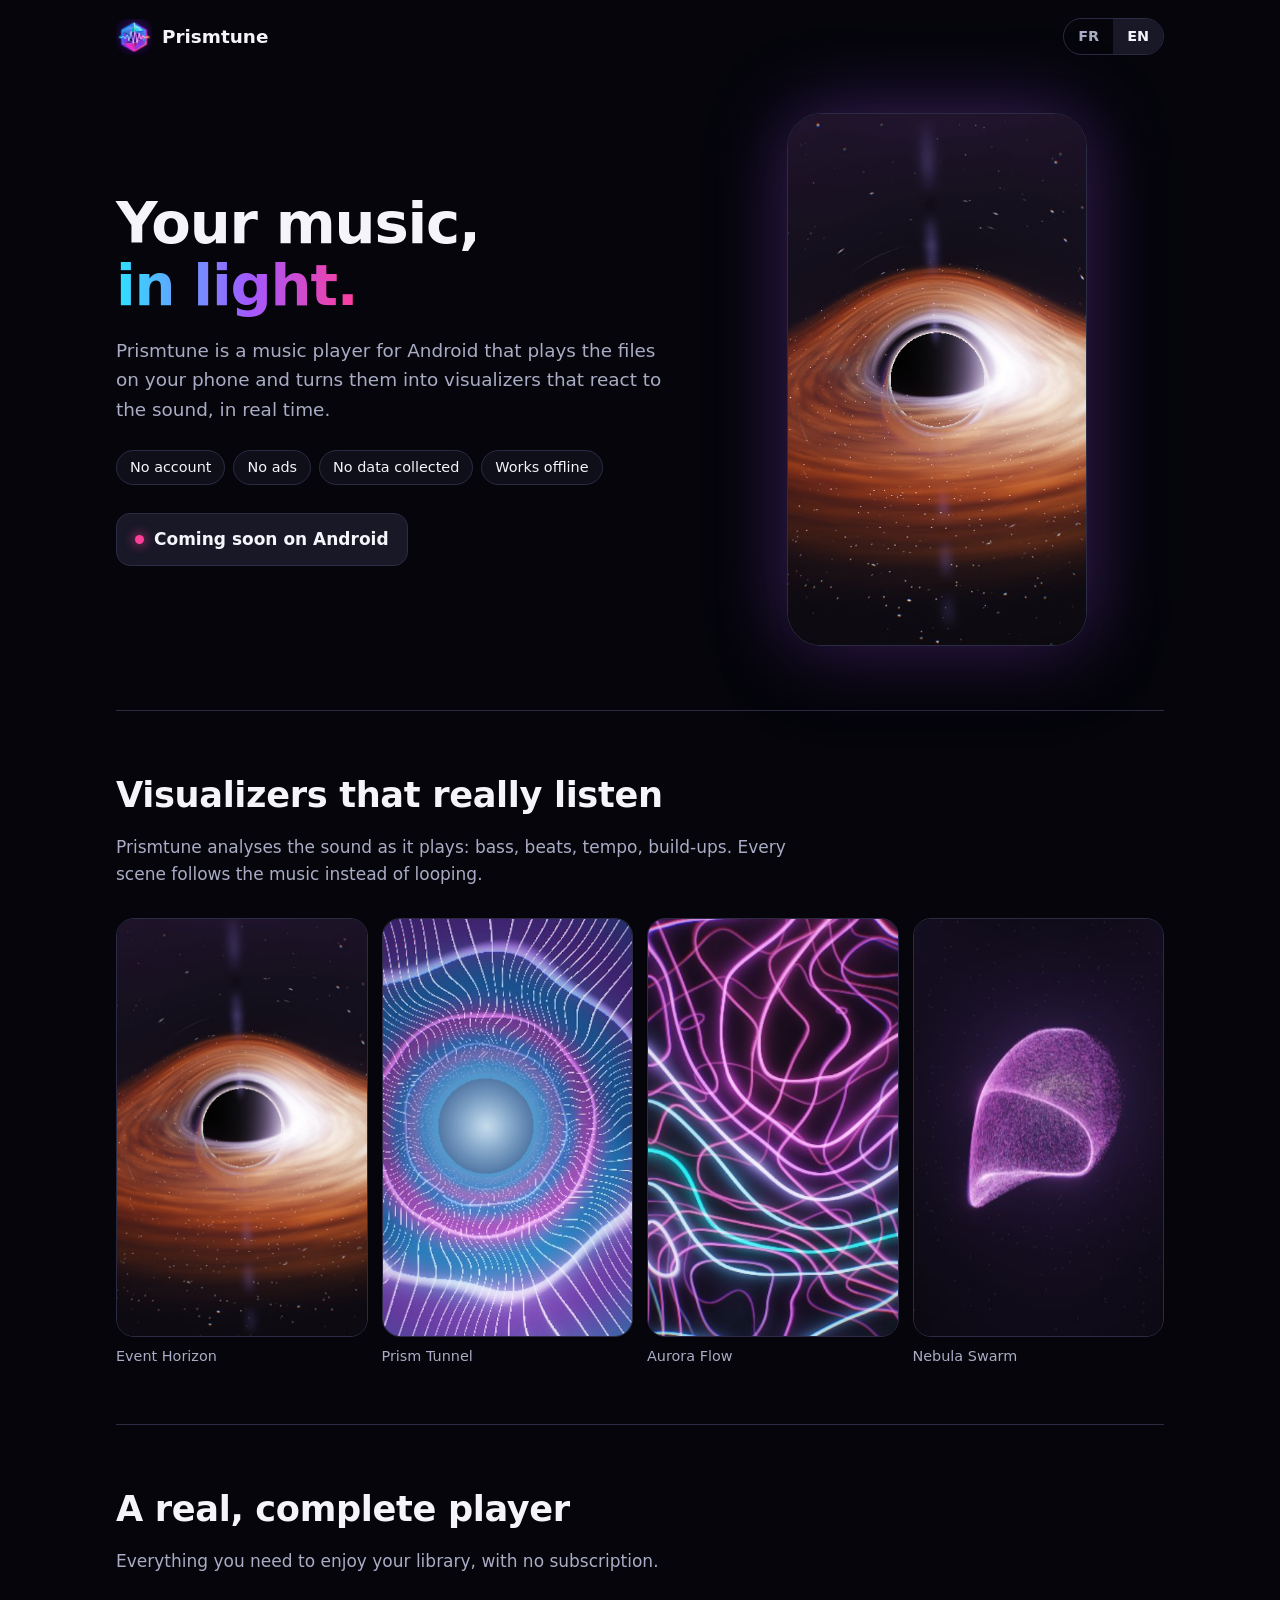
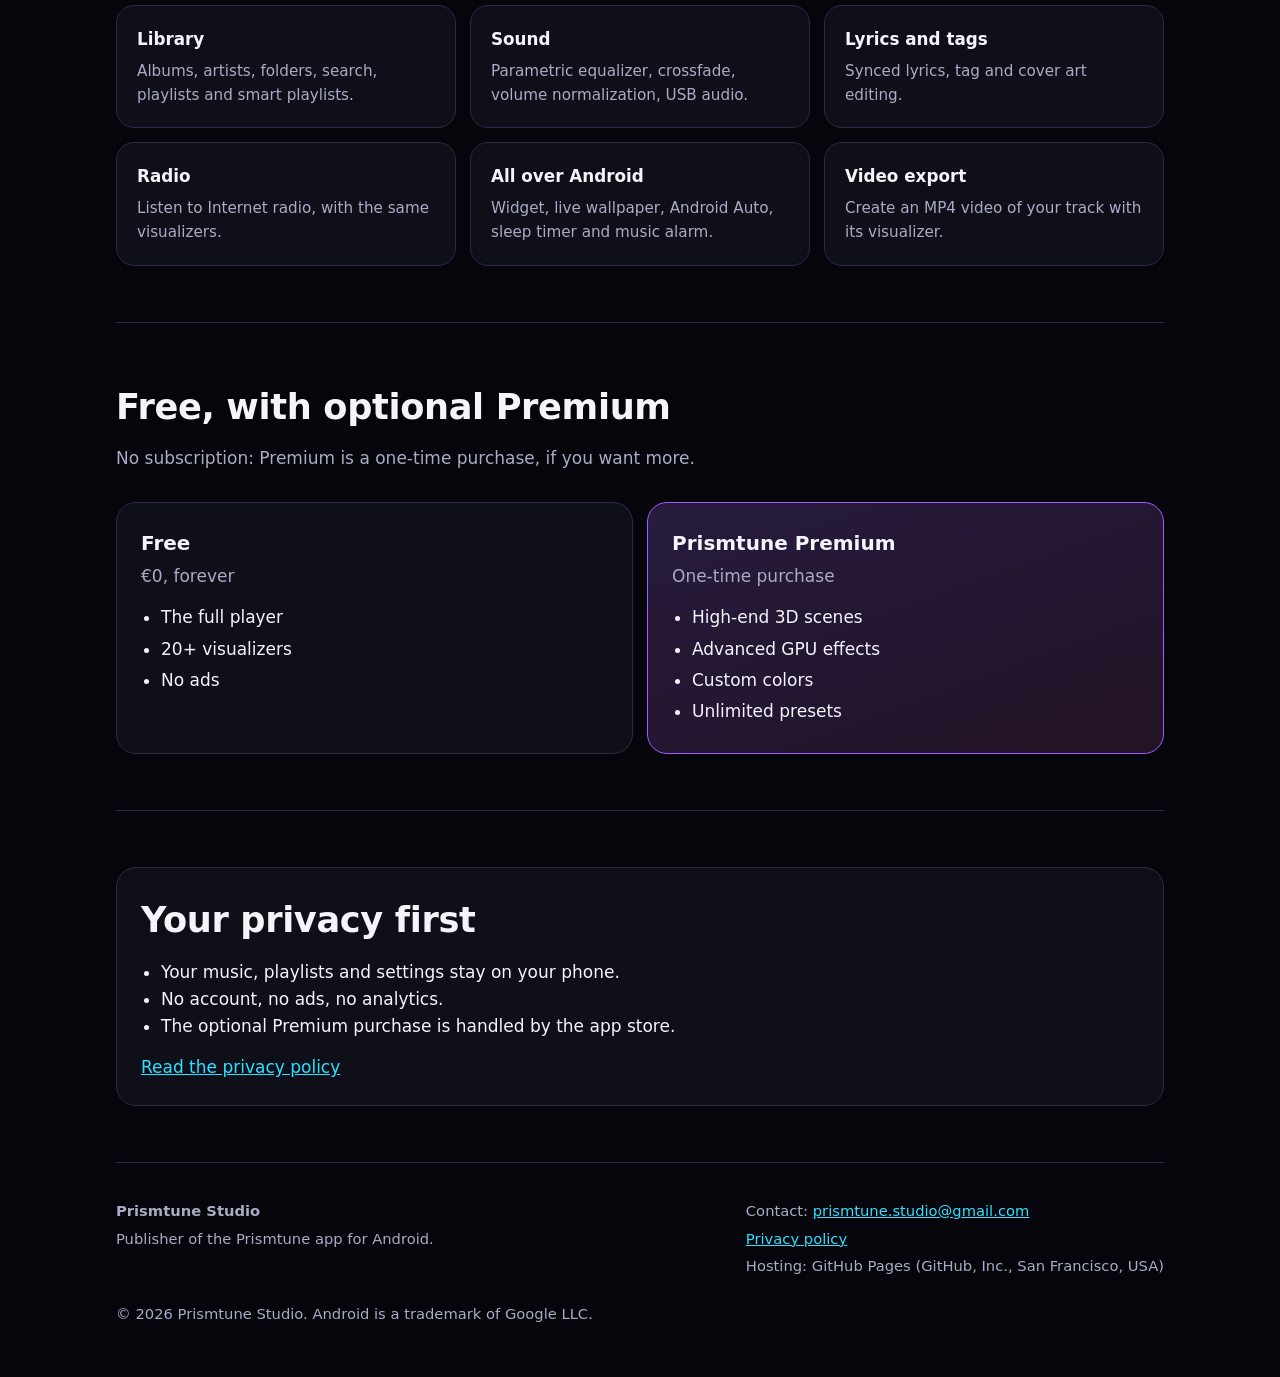
==== index.html @ 5bcfe2bc "Add Prismtune home page Co-Authored-By: Claude Opus 5.5 <noreply@anthropic.com>" ====
<!doctype html>
<html lang="fr">
<head>
<meta charset="utf-8">
<meta name="viewport" content="width=device-width, initial-scale=1">
<title>Prismtune</title>
<meta name="description" content="Prismtune : lecteur de musique local pour Android, avec des visualizers qui réagissent au son. Sans compte, sans publicité, sans collecte de données.">
<meta property="og:title" content="Prismtune">
<meta property="og:description" content="Lecteur de musique local pour Android, avec des visualizers qui réagissent au son.">
<meta property="og:image" content="img/event-horizon.jpg">
<link rel="icon" href="img/icon.png">
<style>
  :root {
    --bg: #05050b; --surface: #0f0f1a; --surface2: #181827; --line: #2b2b44;
    --text: #f4f4fa; --muted: #a9acc4; --cyan: #2de2ff; --violet: #a259ff; --pink: #ff3d9a;
  }
  * { box-sizing: border-box; }
  html { scroll-behavior: smooth; }
  body { margin: 0; background: var(--bg); color: var(--text);
         font: 17px/1.6 system-ui, -apple-system, "Segoe UI", Roboto, sans-serif; overflow-x: hidden; }
  a { color: var(--cyan); }
  .wrap { max-width: 1080px; margin: 0 auto; padding: 0 16px; }

  /* Barre du haut */
  .top { display: flex; align-items: center; justify-content: space-between; gap: 12px; padding: 18px 0; }
  .brand { display: flex; align-items: center; gap: 10px; font-weight: 700; font-size: 1.15rem; color: var(--text); text-decoration: none; }
  .brand img { width: 36px; height: 36px; border-radius: 10px; }
  .lang { display: flex; border: 1px solid var(--line); border-radius: 999px; overflow: hidden; }
  .lang button { background: none; border: 0; color: var(--muted); font: inherit; font-size: .9rem; font-weight: 600; padding: 6px 14px; cursor: pointer; }
  .lang button[aria-pressed="true"] { background: var(--surface2); color: var(--text); }

  /* Accueil */
  .hero { display: grid; grid-template-columns: 1.1fr .9fr; gap: 40px; align-items: center; padding: 40px 0 64px; }
  h1 { font-size: clamp(2.2rem, 5.5vw, 3.6rem); line-height: 1.08; margin: 0 0 18px; letter-spacing: -.02em; }
  .grad { background: linear-gradient(90deg, var(--cyan), var(--violet) 55%, var(--pink)); -webkit-background-clip: text; background-clip: text; color: transparent; }
  .lead { color: var(--muted); font-size: 1.15rem; margin: 0 0 26px; max-width: 34em; }
  .badges { display: flex; flex-wrap: wrap; gap: 8px; margin-bottom: 28px; padding: 0; list-style: none; }
  .badges li { border: 1px solid var(--line); background: var(--surface); border-radius: 999px; padding: 5px 13px; font-size: .9rem; }
  .soon { display: inline-flex; align-items: center; gap: 10px; background: var(--surface2); border: 1px solid var(--line);
          border-radius: 14px; padding: 12px 18px; font-weight: 600; }
  .dot { width: 9px; height: 9px; border-radius: 50%; background: var(--pink); box-shadow: 0 0 12px var(--pink); }
  .phone { justify-self: center; width: min(300px, 78vw); aspect-ratio: 9 / 16; border-radius: 34px; overflow: hidden;
           border: 1px solid var(--line); box-shadow: 0 0 80px rgba(162, 89, 255, .35), 0 30px 60px rgba(0, 0, 0, .6); }
  .phone img { width: 100%; height: 100%; object-fit: cover; display: block; }

  /* Sections */
  section { padding: 56px 0; border-top: 1px solid var(--line); }
  h2 { font-size: clamp(1.6rem, 3.5vw, 2.2rem); margin: 0 0 10px; letter-spacing: -.01em; }
  .sub { color: var(--muted); margin: 0 0 30px; max-width: 40em; }
  .gallery { display: grid; grid-template-columns: repeat(4, 1fr); gap: 14px; }
  .gallery figure { margin: 0; }
  .gallery img { width: 100%; height: auto; aspect-ratio: 9 / 15; object-fit: cover; border-radius: 18px; border: 1px solid var(--line); display: block; }
  .gallery figcaption { color: var(--muted); font-size: .9rem; margin-top: 8px; }
  .cards { display: grid; grid-template-columns: repeat(3, 1fr); gap: 14px; }
  .card { background: var(--surface); border: 1px solid var(--line); border-radius: 18px; padding: 20px; }
  .card h3 { margin: 0 0 6px; font-size: 1.05rem; }
  .card p { margin: 0; color: var(--muted); font-size: .95rem; }
  .plans { display: grid; grid-template-columns: 1fr 1fr; gap: 14px; }
  .plan { border: 1px solid var(--line); border-radius: 20px; padding: 24px; background: var(--surface); }
  .plan.pro { border-color: var(--violet); background: linear-gradient(160deg, rgba(162, 89, 255, .16), rgba(255, 61, 154, .08)), var(--surface); }
  .plan h3 { margin: 0 0 4px; font-size: 1.25rem; }
  .plan .price { color: var(--muted); margin: 0 0 14px; }
  .plan ul { margin: 0; padding-left: 20px; }
  .plan li { margin: 4px 0; }
  .privacy { background: var(--surface); border: 1px solid var(--line); border-radius: 20px; padding: 24px; }
  .privacy ul { margin: 10px 0 14px; padding-left: 20px; }

  footer { border-top: 1px solid var(--line); padding: 32px 0 48px; color: var(--muted); font-size: .92rem; }
  footer .cols { display: flex; flex-wrap: wrap; gap: 12px 40px; justify-content: space-between; }
  footer p { margin: 4px 0; }

  /* Langue affichée */
  html[lang="fr"] [lang="en"]:not(html), html[lang="en"] [lang="fr"]:not(html) { display: none !important; }

  @media (max-width: 820px) {
    .hero { grid-template-columns: 1fr; padding-top: 16px; gap: 36px; }
    .gallery { grid-template-columns: repeat(2, 1fr); }
    .cards { grid-template-columns: 1fr; }
    .plans { grid-template-columns: 1fr; }
  }
</style>
</head>
<body>
<div class="wrap">

  <header class="top">
    <a class="brand" href="#"><img src="img/icon.png" alt="">Prismtune</a>
    <div class="lang" role="group" aria-label="Langue / Language">
      <button type="button" data-set="fr" aria-pressed="true">FR</button>
      <button type="button" data-set="en" aria-pressed="false">EN</button>
    </div>
  </header>

  <main>
    <div class="hero">
      <div>
        <h1 lang="fr">Votre musique,<br><span class="grad">en lumière.</span></h1>
        <h1 lang="en">Your music,<br><span class="grad">in light.</span></h1>
        <p class="lead" lang="fr">Prismtune est un lecteur de musique pour Android qui lit les fichiers de votre téléphone et les transforme en visualizers qui réagissent au son, en temps réel.</p>
        <p class="lead" lang="en">Prismtune is a music player for Android that plays the files on your phone and turns them into visualizers that react to the sound, in real time.</p>
        <ul class="badges" lang="fr">
          <li>Sans compte</li><li>Sans publicité</li><li>Aucune donnée collectée</li><li>Fonctionne hors ligne</li>
        </ul>
        <ul class="badges" lang="en">
          <li>No account</li><li>No ads</li><li>No data collected</li><li>Works offline</li>
        </ul>
        <div class="soon"><span class="dot"></span>
          <span lang="fr">Bientôt disponible sur Android</span><span lang="en">Coming soon on Android</span>
        </div>
      </div>
      <div class="phone"><img src="img/event-horizon.jpg" alt="Visualizer Event Horizon" width="540" height="960"></div>
    </div>

    <section id="visuels">
      <h2 lang="fr">Des visualizers qui écoutent vraiment</h2>
      <h2 lang="en">Visualizers that really listen</h2>
      <p class="sub" lang="fr">Prismtune analyse le son pendant la lecture : basses, attaques, tempo, montées en puissance. Chaque scène suit la musique au lieu de tourner en boucle.</p>
      <p class="sub" lang="en">Prismtune analyses the sound as it plays: bass, beats, tempo, build-ups. Every scene follows the music instead of looping.</p>
      <div class="gallery">
        <figure><img src="img/event-horizon.jpg" alt="Event Horizon" loading="lazy" width="540" height="960"><figcaption>Event Horizon</figcaption></figure>
        <figure><img src="img/prism-tunnel.jpg" alt="Prism Tunnel" loading="lazy" width="360" height="616"><figcaption>Prism Tunnel</figcaption></figure>
        <figure><img src="img/aurora-flow.jpg" alt="Aurora Flow" loading="lazy" width="356" height="580"><figcaption>Aurora Flow</figcaption></figure>
        <figure><img src="img/nebula-swarm.jpg" alt="Nebula Swarm" loading="lazy" width="300" height="520"><figcaption>Nebula Swarm</figcaption></figure>
      </div>
    </section>

    <section id="fonctions">
      <h2 lang="fr">Un vrai lecteur, complet</h2>
      <h2 lang="en">A real, complete player</h2>
      <p class="sub" lang="fr">Tout ce qu'il faut pour écouter sa bibliothèque, sans abonnement.</p>
      <p class="sub" lang="en">Everything you need to enjoy your library, with no subscription.</p>
      <div class="cards">
        <div class="card">
          <h3 lang="fr">Bibliothèque</h3><h3 lang="en">Library</h3>
          <p lang="fr">Albums, artistes, dossiers, recherche, playlists et playlists intelligentes.</p>
          <p lang="en">Albums, artists, folders, search, playlists and smart playlists.</p>
        </div>
        <div class="card">
          <h3 lang="fr">Son</h3><h3 lang="en">Sound</h3>
          <p lang="fr">Égaliseur paramétrique, fondu enchaîné, normalisation du volume, audio USB.</p>
          <p lang="en">Parametric equalizer, crossfade, volume normalization, USB audio.</p>
        </div>
        <div class="card">
          <h3 lang="fr">Paroles et tags</h3><h3 lang="en">Lyrics and tags</h3>
          <p lang="fr">Paroles synchronisées, édition des informations et des pochettes.</p>
          <p lang="en">Synced lyrics, tag and cover art editing.</p>
        </div>
        <div class="card">
          <h3 lang="fr">Radio</h3><h3 lang="en">Radio</h3>
          <p lang="fr">Écoutez des radios Internet, avec les mêmes visualizers.</p>
          <p lang="en">Listen to Internet radio, with the same visualizers.</p>
        </div>
        <div class="card">
          <h3 lang="fr">Partout sur Android</h3><h3 lang="en">All over Android</h3>
          <p lang="fr">Widget, fond d'écran animé, Android Auto, minuterie et réveil en musique.</p>
          <p lang="en">Widget, live wallpaper, Android Auto, sleep timer and music alarm.</p>
        </div>
        <div class="card">
          <h3 lang="fr">Export vidéo</h3><h3 lang="en">Video export</h3>
          <p lang="fr">Créez une vidéo MP4 de votre morceau avec son visualizer.</p>
          <p lang="en">Create an MP4 video of your track with its visualizer.</p>
        </div>
      </div>
    </section>

    <section id="premium">
      <h2 lang="fr">Gratuit, avec un Premium facultatif</h2>
      <h2 lang="en">Free, with optional Premium</h2>
      <p class="sub" lang="fr">Pas d'abonnement : Premium est un achat unique, si vous voulez aller plus loin.</p>
      <p class="sub" lang="en">No subscription: Premium is a one-time purchase, if you want more.</p>
      <div class="plans">
        <div class="plan">
          <h3 lang="fr">Gratuit</h3><h3 lang="en">Free</h3>
          <p class="price" lang="fr">0 €, pour toujours</p><p class="price" lang="en">€0, forever</p>
          <ul lang="fr"><li>Le lecteur complet</li><li>Plus de 20 visualizers</li><li>Aucune publicité</li></ul>
          <ul lang="en"><li>The full player</li><li>20+ visualizers</li><li>No ads</li></ul>
        </div>
        <div class="plan pro">
          <h3>Prismtune Premium</h3>
          <p class="price" lang="fr">Achat unique</p><p class="price" lang="en">One-time purchase</p>
          <ul lang="fr"><li>Scènes 3D haut de gamme</li><li>Effets GPU avancés</li><li>Couleurs personnalisées</li><li>Presets illimités</li></ul>
          <ul lang="en"><li>High-end 3D scenes</li><li>Advanced GPU effects</li><li>Custom colors</li><li>Unlimited presets</li></ul>
        </div>
      </div>
    </section>

    <section id="confidentialite">
      <div class="privacy">
        <h2 lang="fr">Votre vie privée d'abord</h2>
        <h2 lang="en">Your privacy first</h2>
        <ul lang="fr">
          <li>Votre musique, vos playlists et vos réglages restent sur votre téléphone.</li>
          <li>Aucun compte, aucune publicité, aucun outil de mesure d'audience.</li>
          <li>L'achat Premium facultatif est traité par la boutique d'applications.</li>
        </ul>
        <ul lang="en">
          <li>Your music, playlists and settings stay on your phone.</li>
          <li>No account, no ads, no analytics.</li>
          <li>The optional Premium purchase is handled by the app store.</li>
        </ul>
        <a href="privacy-policy.html" lang="fr">Lire la politique de confidentialité</a>
        <a href="privacy-policy.html" lang="en">Read the privacy policy</a>
      </div>
    </section>
  </main>

  <footer>
    <div class="cols">
      <div>
        <p><strong>Prismtune Studio</strong></p>
        <p lang="fr">Éditeur de l'application Prismtune pour Android.</p>
        <p lang="en">Publisher of the Prismtune app for Android.</p>
      </div>
      <div>
        <p lang="fr">Contact : <a href="mailto:prismtune.studio@gmail.com">prismtune.studio@gmail.com</a></p>
        <p lang="en">Contact: <a href="mailto:prismtune.studio@gmail.com">prismtune.studio@gmail.com</a></p>
        <p><a href="privacy-policy.html" lang="fr">Politique de confidentialité</a><a href="privacy-policy.html" lang="en">Privacy policy</a></p>
        <p lang="fr">Hébergement : GitHub Pages (GitHub, Inc., San Francisco, États-Unis)</p>
        <p lang="en">Hosting: GitHub Pages (GitHub, Inc., San Francisco, USA)</p>
      </div>
    </div>
    <p style="margin-top:20px" lang="fr">© 2026 Prismtune Studio. Android est une marque de Google LLC.</p>
    <p style="margin-top:20px" lang="en">© 2026 Prismtune Studio. Android is a trademark of Google LLC.</p>
  </footer>

</div>
<script>
  // Langue : choix de l'utilisateur, sinon langue du navigateur.
  (function () {
    var html = document.documentElement;
    function set(l) {
      html.lang = l;
      document.querySelectorAll('.lang button').forEach(function (b) {
        b.setAttribute('aria-pressed', b.dataset.set === l ? 'true' : 'false');
      });
    }
    var saved = null;
    try { saved = localStorage.getItem('pt-lang'); } catch (e) {}
    set(saved || ((navigator.language || 'fr').slice(0, 2) === 'fr' ? 'fr' : 'en'));
    document.querySelectorAll('.lang button').forEach(function (b) {
      b.addEventListener('click', function () {
        set(b.dataset.set);
        try { localStorage.setItem('pt-lang', b.dataset.set); } catch (e) {}
      });
    });
  })();
</script>
</body>
</html>
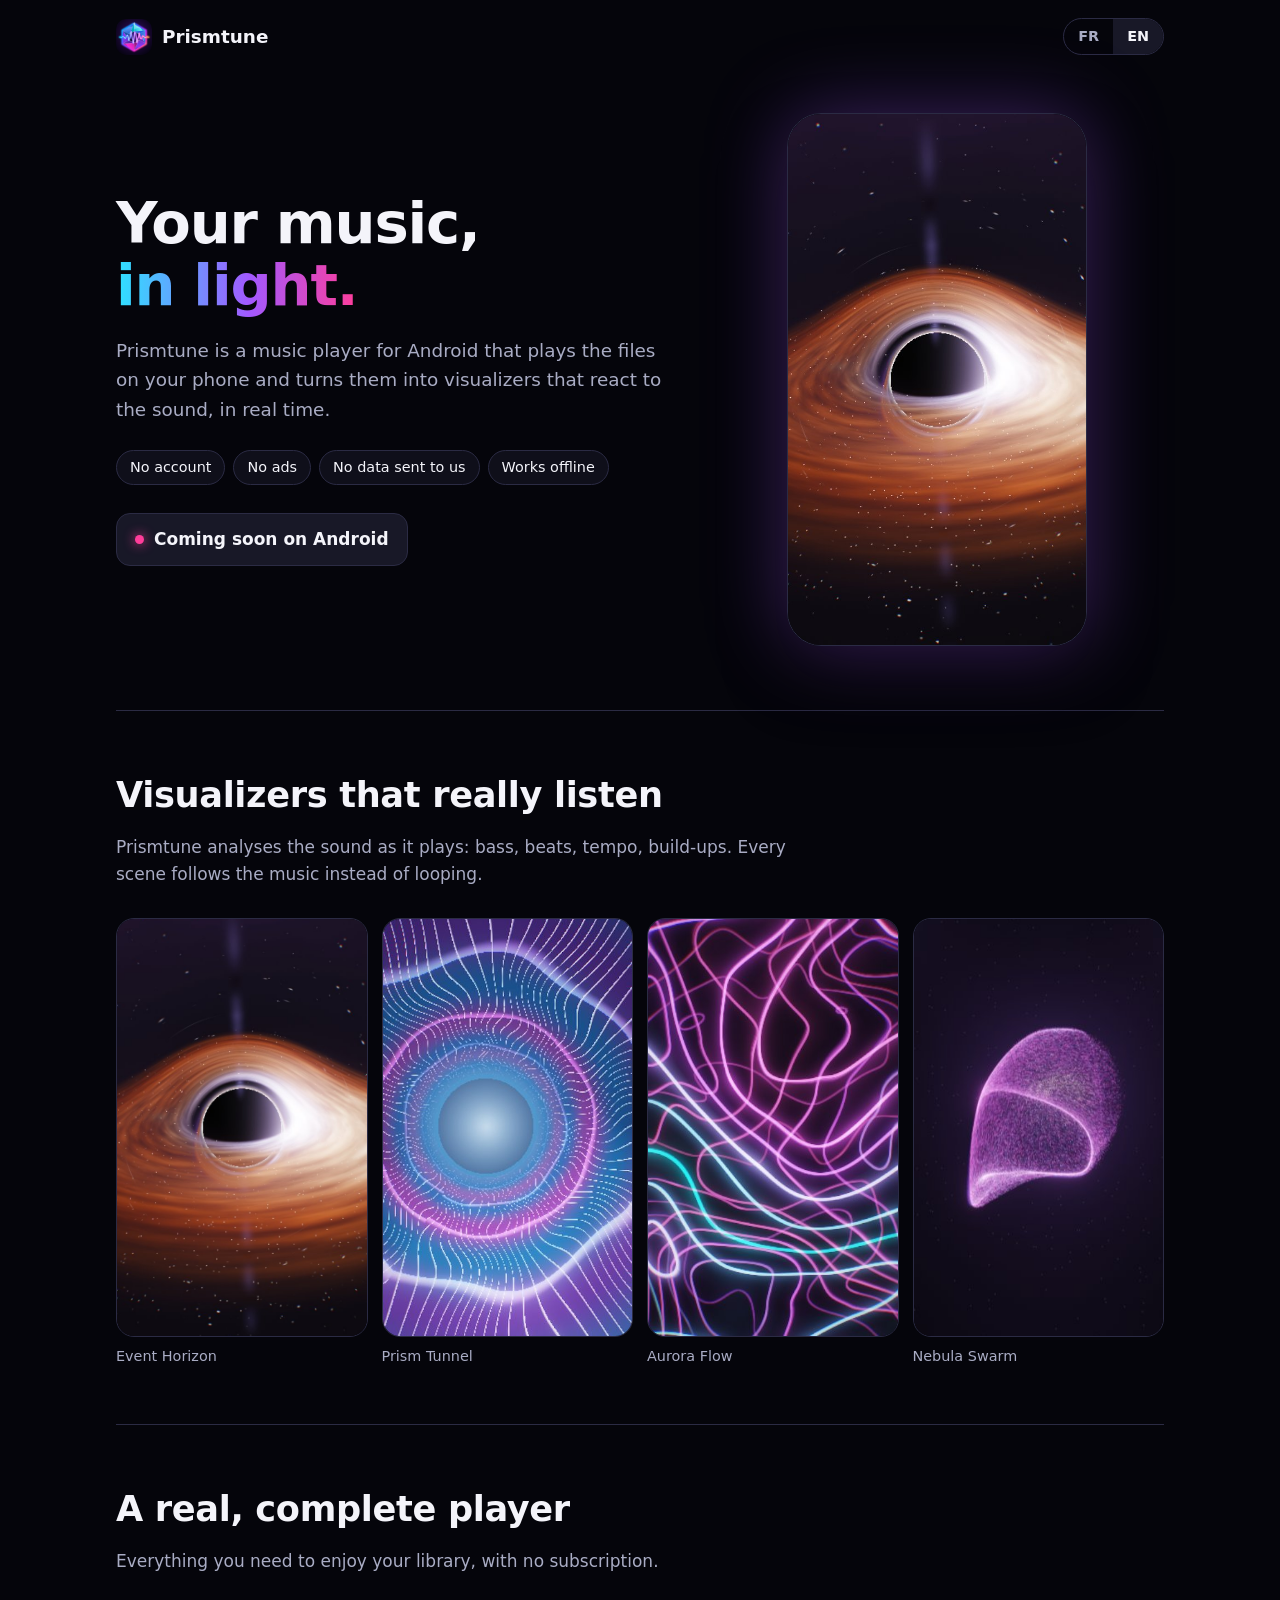
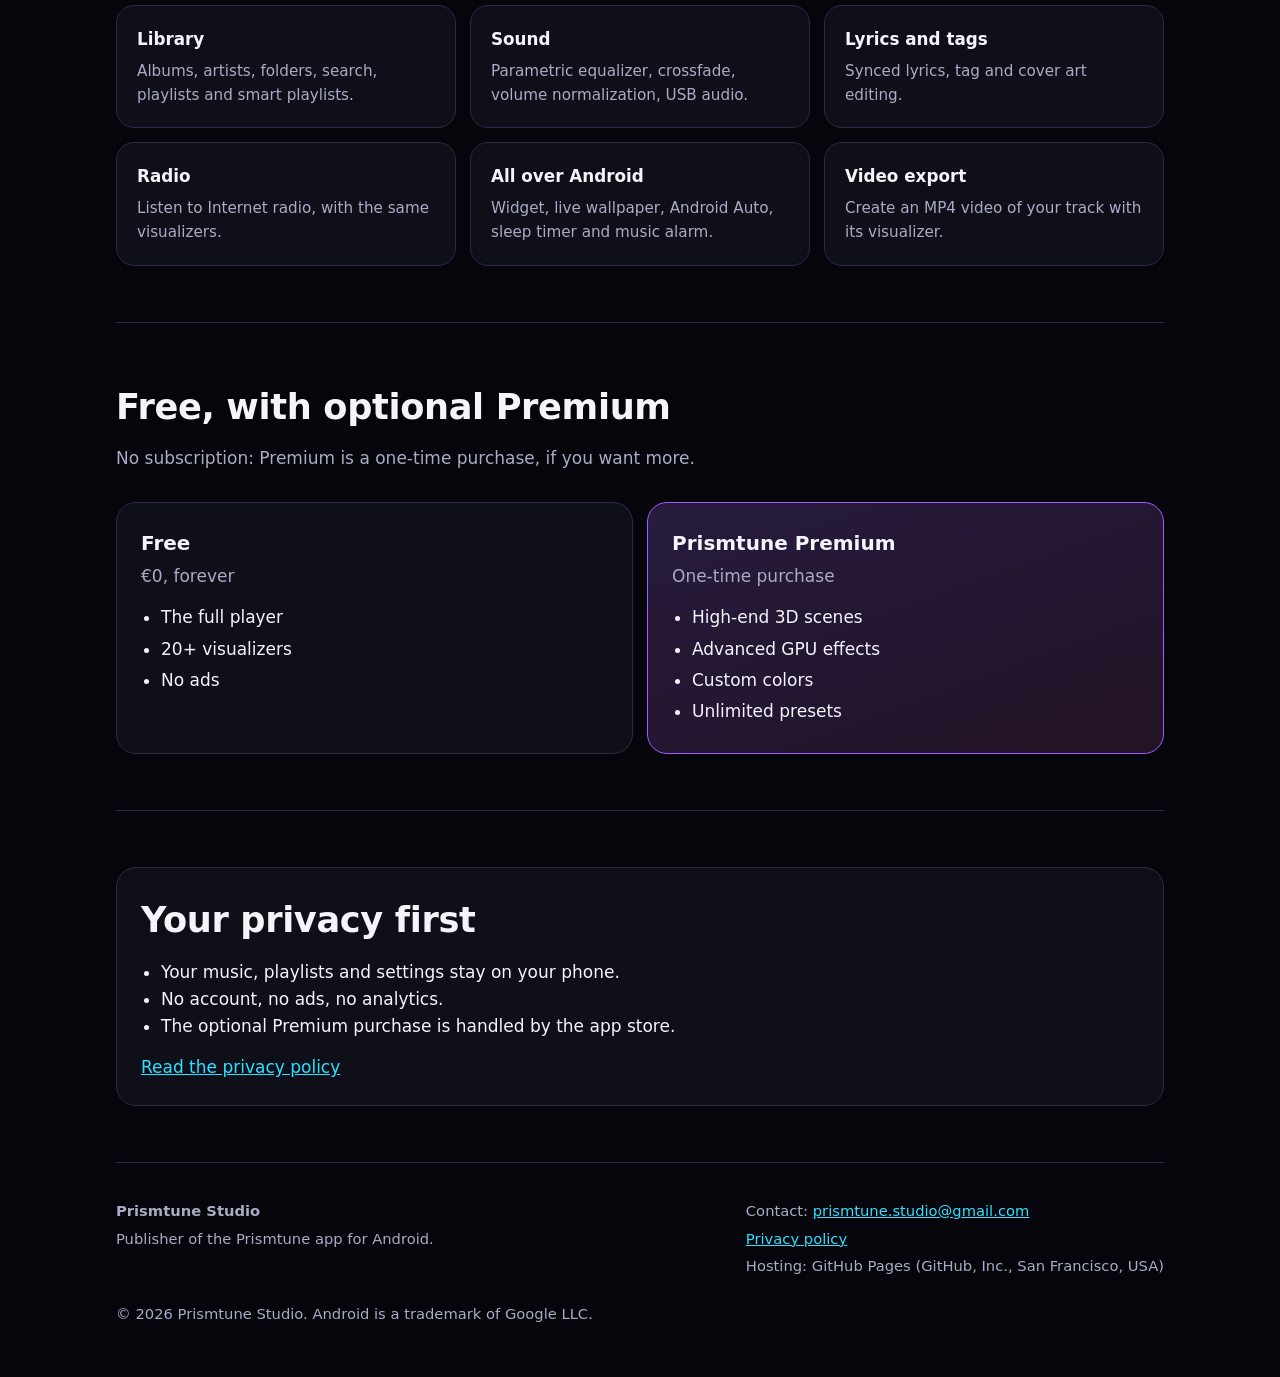
==== commit 19a1ecef: "Politique de confidentialité à jour" ====
--- a/index.html
+++ b/index.html
@@ -99,10 +99,10 @@
         <p class="lead" lang="fr">Prismtune est un lecteur de musique pour Android qui lit les fichiers de votre téléphone et les transforme en visualizers qui réagissent au son, en temps réel.</p>
         <p class="lead" lang="en">Prismtune is a music player for Android that plays the files on your phone and turns them into visualizers that react to the sound, in real time.</p>
         <ul class="badges" lang="fr">
-          <li>Sans compte</li><li>Sans publicité</li><li>Aucune donnée collectée</li><li>Fonctionne hors ligne</li>
+          <li>Sans compte</li><li>Sans publicité</li><li>Aucune donnée pour nous</li><li>Fonctionne hors ligne</li>
         </ul>
         <ul class="badges" lang="en">
-          <li>No account</li><li>No ads</li><li>No data collected</li><li>Works offline</li>
+          <li>No account</li><li>No ads</li><li>No data sent to us</li><li>Works offline</li>
         </ul>
         <div class="soon"><span class="dot"></span>
           <span lang="fr">Bientôt disponible sur Android</span><span lang="en">Coming soon on Android</span>
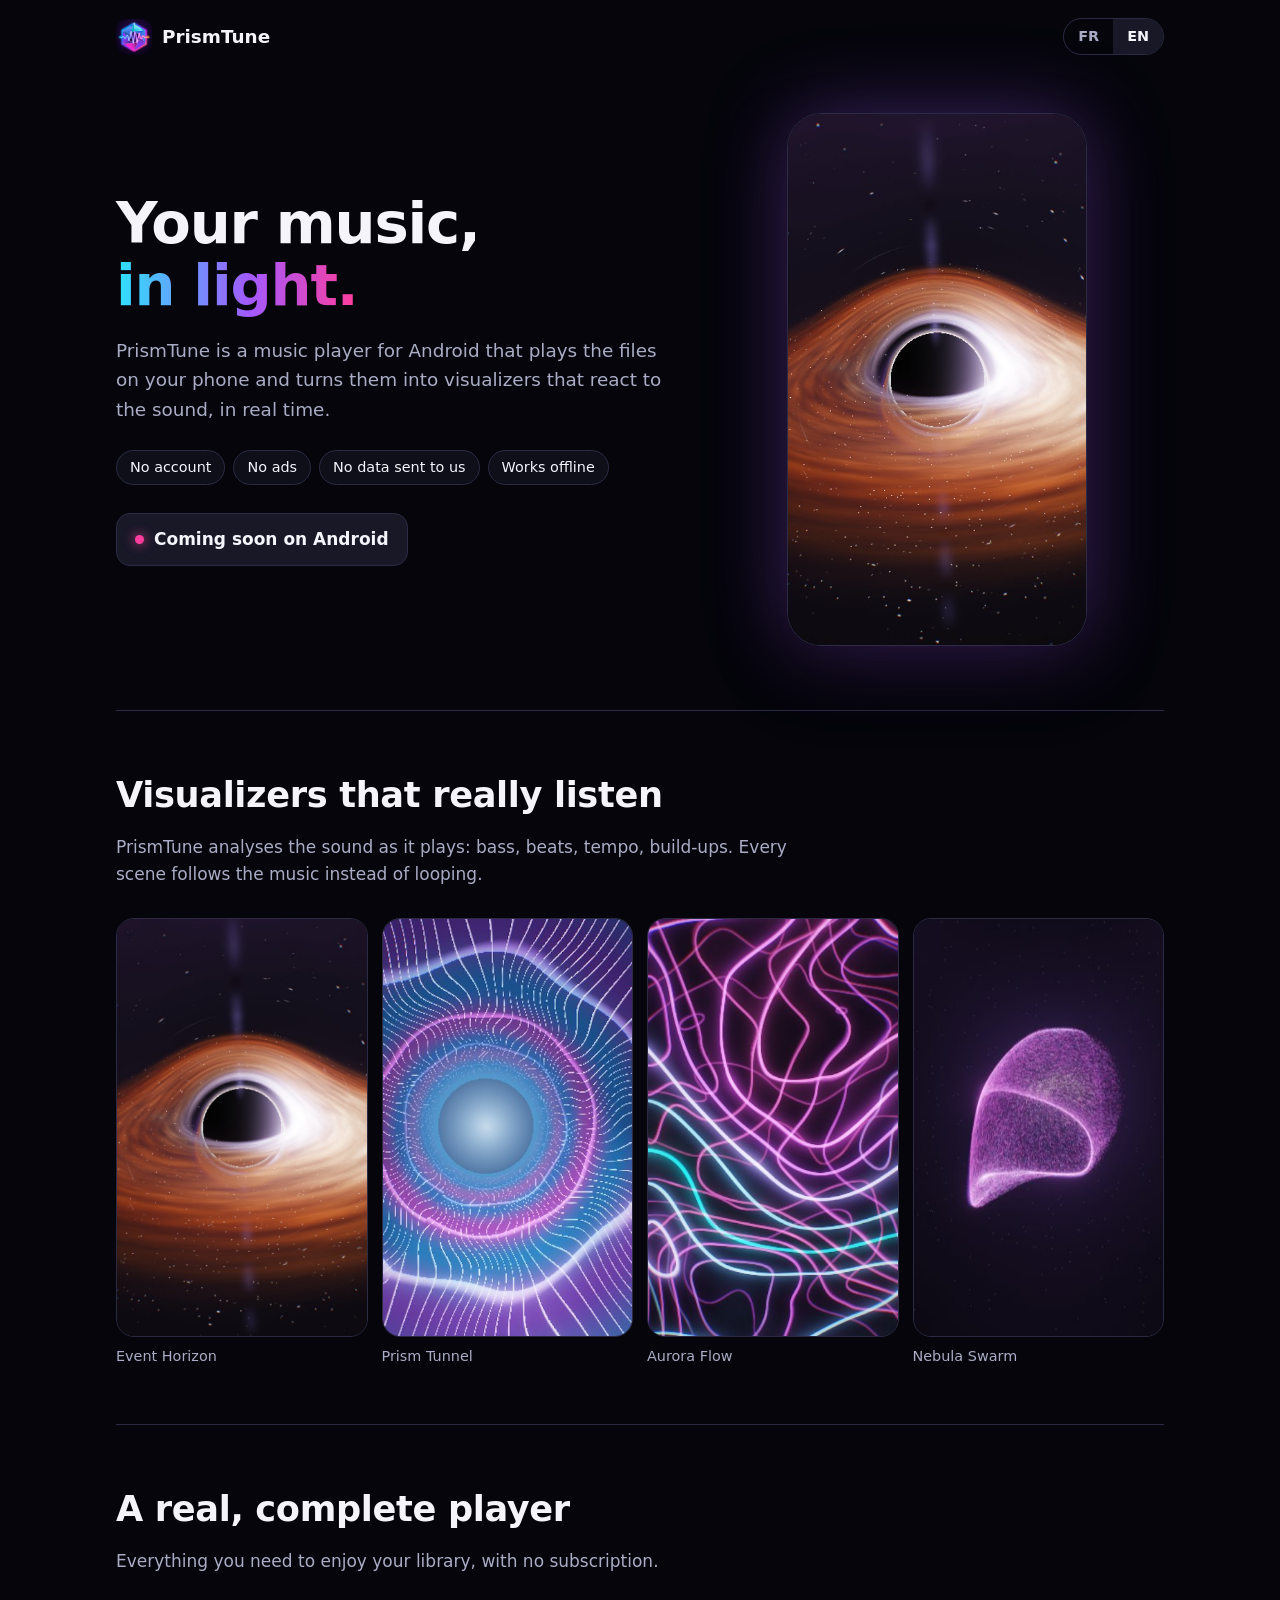
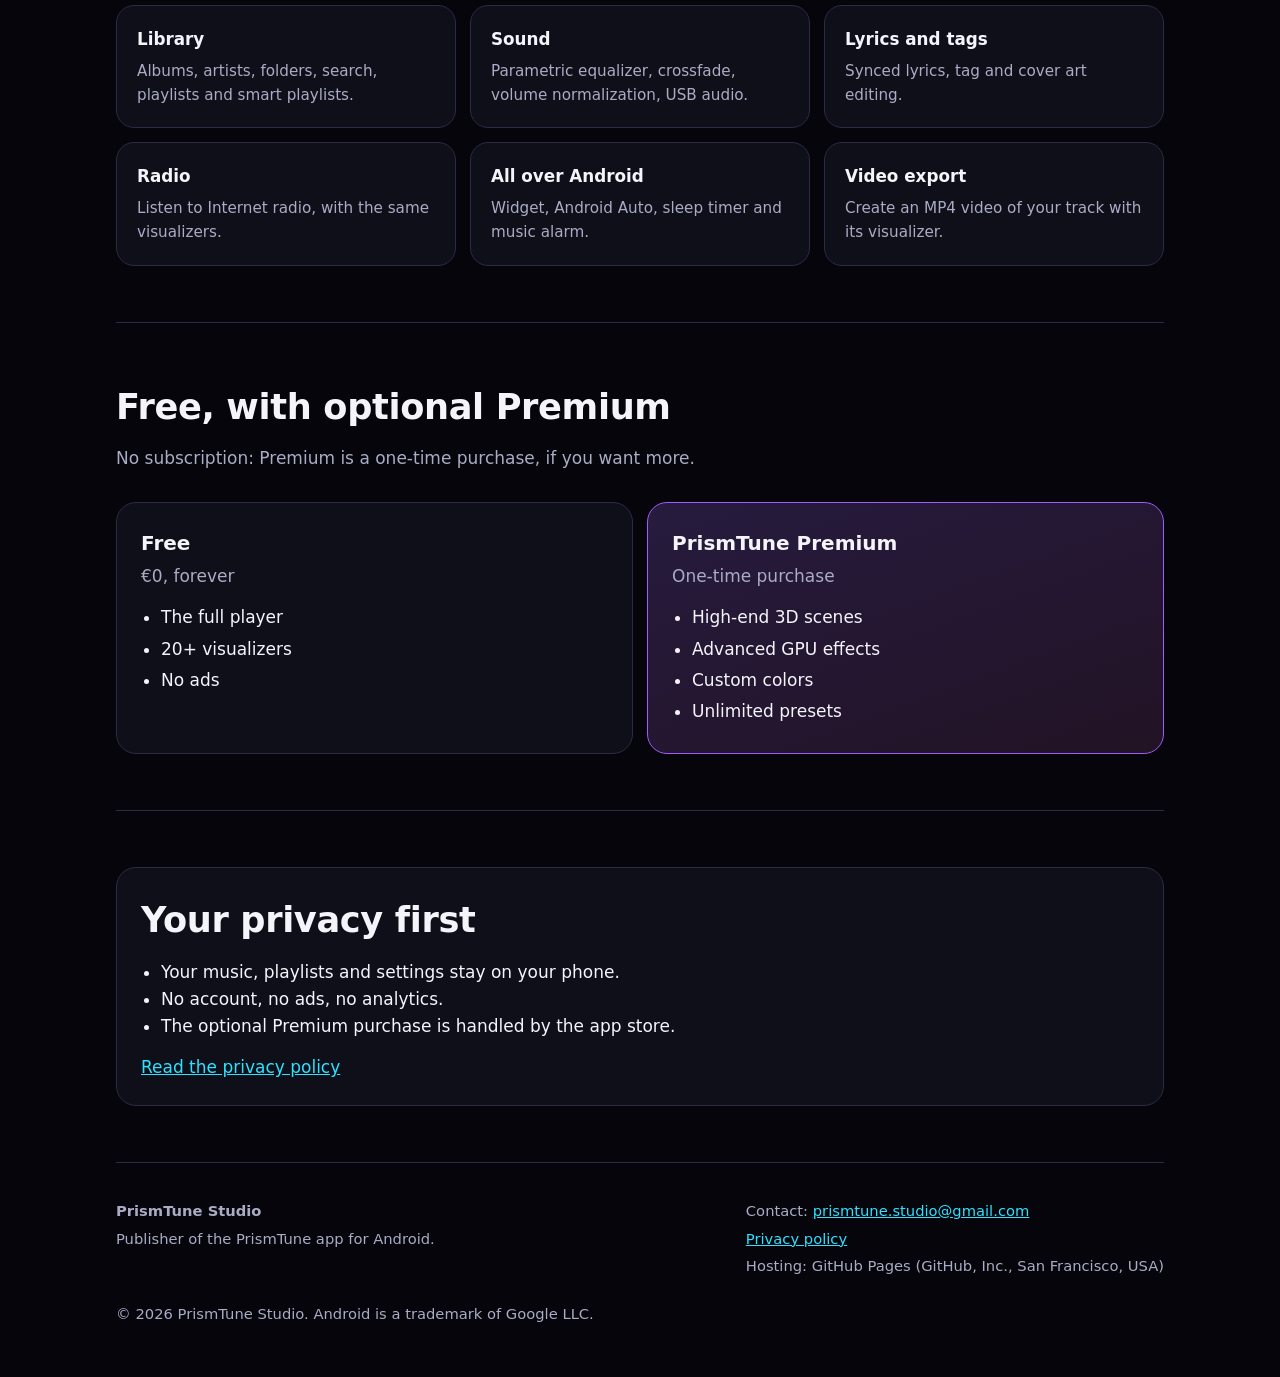
==== commit ab867943: "Renommage PrismTune" ====
--- a/index.html
+++ b/index.html
@@ -3,9 +3,9 @@
 <head>
 <meta charset="utf-8">
 <meta name="viewport" content="width=device-width, initial-scale=1">
-<title>Prismtune</title>
-<meta name="description" content="Prismtune : lecteur de musique local pour Android, avec des visualizers qui réagissent au son. Sans compte, sans publicité, sans collecte de données.">
-<meta property="og:title" content="Prismtune">
+<title>PrismTune</title>
+<meta name="description" content="PrismTune : lecteur de musique local pour Android, avec des visualizers qui réagissent au son. Sans compte, sans publicité, sans collecte de données.">
+<meta property="og:title" content="PrismTune">
 <meta property="og:description" content="Lecteur de musique local pour Android, avec des visualizers qui réagissent au son.">
 <meta property="og:image" content="img/event-horizon.jpg">
 <link rel="icon" href="img/icon.png">
@@ -84,7 +84,7 @@
 <div class="wrap">
 
   <header class="top">
-    <a class="brand" href="#"><img src="img/icon.png" alt="">Prismtune</a>
+    <a class="brand" href="#"><img src="img/icon.png" alt="">PrismTune</a>
     <div class="lang" role="group" aria-label="Langue / Language">
       <button type="button" data-set="fr" aria-pressed="true">FR</button>
       <button type="button" data-set="en" aria-pressed="false">EN</button>
@@ -96,8 +96,8 @@
       <div>
         <h1 lang="fr">Votre musique,<br><span class="grad">en lumière.</span></h1>
         <h1 lang="en">Your music,<br><span class="grad">in light.</span></h1>
-        <p class="lead" lang="fr">Prismtune est un lecteur de musique pour Android qui lit les fichiers de votre téléphone et les transforme en visualizers qui réagissent au son, en temps réel.</p>
-        <p class="lead" lang="en">Prismtune is a music player for Android that plays the files on your phone and turns them into visualizers that react to the sound, in real time.</p>
+        <p class="lead" lang="fr">PrismTune est un lecteur de musique pour Android qui lit les fichiers de votre téléphone et les transforme en visualizers qui réagissent au son, en temps réel.</p>
+        <p class="lead" lang="en">PrismTune is a music player for Android that plays the files on your phone and turns them into visualizers that react to the sound, in real time.</p>
         <ul class="badges" lang="fr">
           <li>Sans compte</li><li>Sans publicité</li><li>Aucune donnée pour nous</li><li>Fonctionne hors ligne</li>
         </ul>
@@ -114,8 +114,8 @@
     <section id="visuels">
       <h2 lang="fr">Des visualizers qui écoutent vraiment</h2>
       <h2 lang="en">Visualizers that really listen</h2>
-      <p class="sub" lang="fr">Prismtune analyse le son pendant la lecture : basses, attaques, tempo, montées en puissance. Chaque scène suit la musique au lieu de tourner en boucle.</p>
-      <p class="sub" lang="en">Prismtune analyses the sound as it plays: bass, beats, tempo, build-ups. Every scene follows the music instead of looping.</p>
+      <p class="sub" lang="fr">PrismTune analyse le son pendant la lecture : basses, attaques, tempo, montées en puissance. Chaque scène suit la musique au lieu de tourner en boucle.</p>
+      <p class="sub" lang="en">PrismTune analyses the sound as it plays: bass, beats, tempo, build-ups. Every scene follows the music instead of looping.</p>
       <div class="gallery">
         <figure><img src="img/event-horizon.jpg" alt="Event Horizon" loading="lazy" width="540" height="960"><figcaption>Event Horizon</figcaption></figure>
         <figure><img src="img/prism-tunnel.jpg" alt="Prism Tunnel" loading="lazy" width="360" height="616"><figcaption>Prism Tunnel</figcaption></figure>
@@ -152,8 +152,8 @@
         </div>
         <div class="card">
           <h3 lang="fr">Partout sur Android</h3><h3 lang="en">All over Android</h3>
-          <p lang="fr">Widget, fond d'écran animé, Android Auto, minuterie et réveil en musique.</p>
-          <p lang="en">Widget, live wallpaper, Android Auto, sleep timer and music alarm.</p>
+          <p lang="fr">Widget, Android Auto, minuterie et réveil en musique.</p>
+          <p lang="en">Widget, Android Auto, sleep timer and music alarm.</p>
         </div>
         <div class="card">
           <h3 lang="fr">Export vidéo</h3><h3 lang="en">Video export</h3>
@@ -176,7 +176,7 @@
           <ul lang="en"><li>The full player</li><li>20+ visualizers</li><li>No ads</li></ul>
         </div>
         <div class="plan pro">
-          <h3>Prismtune Premium</h3>
+          <h3>PrismTune Premium</h3>
           <p class="price" lang="fr">Achat unique</p><p class="price" lang="en">One-time purchase</p>
           <ul lang="fr"><li>Scènes 3D haut de gamme</li><li>Effets GPU avancés</li><li>Couleurs personnalisées</li><li>Presets illimités</li></ul>
           <ul lang="en"><li>High-end 3D scenes</li><li>Advanced GPU effects</li><li>Custom colors</li><li>Unlimited presets</li></ul>
@@ -207,9 +207,9 @@
   <footer>
     <div class="cols">
       <div>
-        <p><strong>Prismtune Studio</strong></p>
-        <p lang="fr">Éditeur de l'application Prismtune pour Android.</p>
-        <p lang="en">Publisher of the Prismtune app for Android.</p>
+        <p><strong>PrismTune Studio</strong></p>
+        <p lang="fr">Éditeur de l'application PrismTune pour Android.</p>
+        <p lang="en">Publisher of the PrismTune app for Android.</p>
       </div>
       <div>
         <p lang="fr">Contact : <a href="mailto:prismtune.studio@gmail.com">prismtune.studio@gmail.com</a></p>
@@ -219,8 +219,8 @@
         <p lang="en">Hosting: GitHub Pages (GitHub, Inc., San Francisco, USA)</p>
       </div>
     </div>
-    <p style="margin-top:20px" lang="fr">© 2026 Prismtune Studio. Android est une marque de Google LLC.</p>
-    <p style="margin-top:20px" lang="en">© 2026 Prismtune Studio. Android is a trademark of Google LLC.</p>
+    <p style="margin-top:20px" lang="fr">© 2026 PrismTune Studio. Android est une marque de Google LLC.</p>
+    <p style="margin-top:20px" lang="en">© 2026 PrismTune Studio. Android is a trademark of Google LLC.</p>
   </footer>
 
 </div>
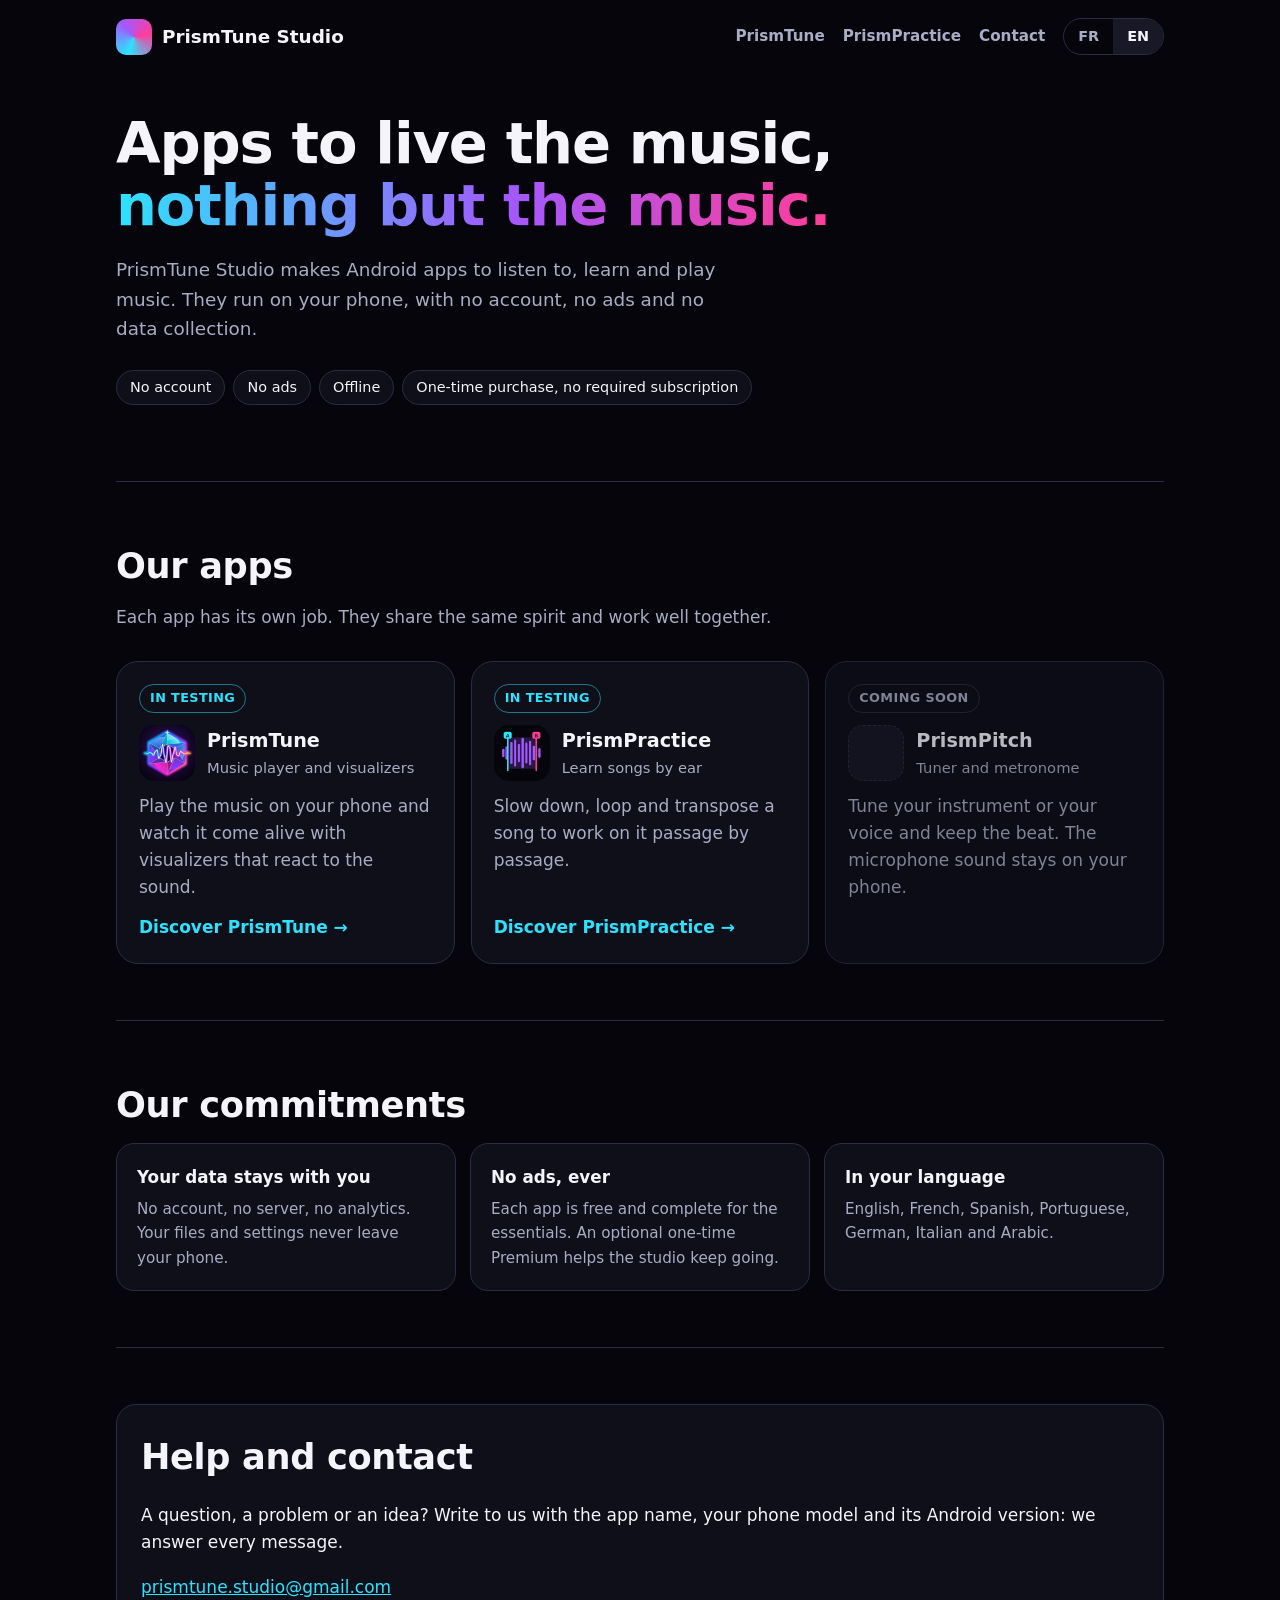
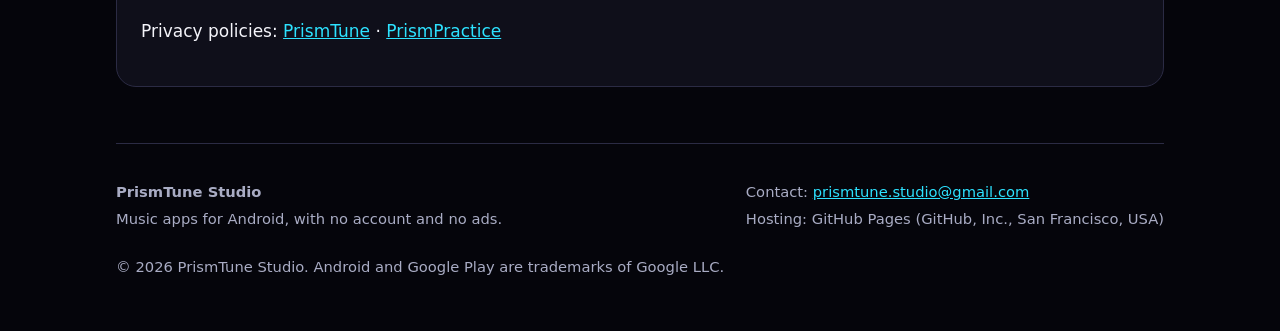
==== commit 53a0b4a7: "Site PrismTune Studio : accueil des apps, pages PrismTune et PrismPractice Co-Authored-By: Claude Op" ====
--- a/index.html
+++ b/index.html
@@ -3,203 +3,118 @@
 <head>
 <meta charset="utf-8">
 <meta name="viewport" content="width=device-width, initial-scale=1">
-<title>PrismTune</title>
-<meta name="description" content="PrismTune : lecteur de musique local pour Android, avec des visualizers qui réagissent au son. Sans compte, sans publicité, sans collecte de données.">
-<meta property="og:title" content="PrismTune">
-<meta property="og:description" content="Lecteur de musique local pour Android, avec des visualizers qui réagissent au son.">
+<title>PrismTune Studio – Apps musicales pour Android</title>
+<meta name="description" content="PrismTune Studio crée des apps musicales pour Android : PrismTune (lecteur et visualizers), PrismPractice (apprendre un morceau). Sans compte, sans publicité, hors ligne.">
+<meta property="og:title" content="PrismTune Studio">
+<meta property="og:description" content="Des apps musicales pour Android, sans compte, sans publicité, hors ligne.">
 <meta property="og:image" content="img/event-horizon.jpg">
 <link rel="icon" href="img/icon.png">
-<style>
-  :root {
-    --bg: #05050b; --surface: #0f0f1a; --surface2: #181827; --line: #2b2b44;
-    --text: #f4f4fa; --muted: #a9acc4; --cyan: #2de2ff; --violet: #a259ff; --pink: #ff3d9a;
-  }
-  * { box-sizing: border-box; }
-  html { scroll-behavior: smooth; }
-  body { margin: 0; background: var(--bg); color: var(--text);
-         font: 17px/1.6 system-ui, -apple-system, "Segoe UI", Roboto, sans-serif; overflow-x: hidden; }
-  a { color: var(--cyan); }
-  .wrap { max-width: 1080px; margin: 0 auto; padding: 0 16px; }
-
-  /* Barre du haut */
-  .top { display: flex; align-items: center; justify-content: space-between; gap: 12px; padding: 18px 0; }
-  .brand { display: flex; align-items: center; gap: 10px; font-weight: 700; font-size: 1.15rem; color: var(--text); text-decoration: none; }
-  .brand img { width: 36px; height: 36px; border-radius: 10px; }
-  .lang { display: flex; border: 1px solid var(--line); border-radius: 999px; overflow: hidden; }
-  .lang button { background: none; border: 0; color: var(--muted); font: inherit; font-size: .9rem; font-weight: 600; padding: 6px 14px; cursor: pointer; }
-  .lang button[aria-pressed="true"] { background: var(--surface2); color: var(--text); }
-
-  /* Accueil */
-  .hero { display: grid; grid-template-columns: 1.1fr .9fr; gap: 40px; align-items: center; padding: 40px 0 64px; }
-  h1 { font-size: clamp(2.2rem, 5.5vw, 3.6rem); line-height: 1.08; margin: 0 0 18px; letter-spacing: -.02em; }
-  .grad { background: linear-gradient(90deg, var(--cyan), var(--violet) 55%, var(--pink)); -webkit-background-clip: text; background-clip: text; color: transparent; }
-  .lead { color: var(--muted); font-size: 1.15rem; margin: 0 0 26px; max-width: 34em; }
-  .badges { display: flex; flex-wrap: wrap; gap: 8px; margin-bottom: 28px; padding: 0; list-style: none; }
-  .badges li { border: 1px solid var(--line); background: var(--surface); border-radius: 999px; padding: 5px 13px; font-size: .9rem; }
-  .soon { display: inline-flex; align-items: center; gap: 10px; background: var(--surface2); border: 1px solid var(--line);
-          border-radius: 14px; padding: 12px 18px; font-weight: 600; }
-  .dot { width: 9px; height: 9px; border-radius: 50%; background: var(--pink); box-shadow: 0 0 12px var(--pink); }
-  .phone { justify-self: center; width: min(300px, 78vw); aspect-ratio: 9 / 16; border-radius: 34px; overflow: hidden;
-           border: 1px solid var(--line); box-shadow: 0 0 80px rgba(162, 89, 255, .35), 0 30px 60px rgba(0, 0, 0, .6); }
-  .phone img { width: 100%; height: 100%; object-fit: cover; display: block; }
-
-  /* Sections */
-  section { padding: 56px 0; border-top: 1px solid var(--line); }
-  h2 { font-size: clamp(1.6rem, 3.5vw, 2.2rem); margin: 0 0 10px; letter-spacing: -.01em; }
-  .sub { color: var(--muted); margin: 0 0 30px; max-width: 40em; }
-  .gallery { display: grid; grid-template-columns: repeat(4, 1fr); gap: 14px; }
-  .gallery figure { margin: 0; }
-  .gallery img { width: 100%; height: auto; aspect-ratio: 9 / 15; object-fit: cover; border-radius: 18px; border: 1px solid var(--line); display: block; }
-  .gallery figcaption { color: var(--muted); font-size: .9rem; margin-top: 8px; }
-  .cards { display: grid; grid-template-columns: repeat(3, 1fr); gap: 14px; }
-  .card { background: var(--surface); border: 1px solid var(--line); border-radius: 18px; padding: 20px; }
-  .card h3 { margin: 0 0 6px; font-size: 1.05rem; }
-  .card p { margin: 0; color: var(--muted); font-size: .95rem; }
-  .plans { display: grid; grid-template-columns: 1fr 1fr; gap: 14px; }
-  .plan { border: 1px solid var(--line); border-radius: 20px; padding: 24px; background: var(--surface); }
-  .plan.pro { border-color: var(--violet); background: linear-gradient(160deg, rgba(162, 89, 255, .16), rgba(255, 61, 154, .08)), var(--surface); }
-  .plan h3 { margin: 0 0 4px; font-size: 1.25rem; }
-  .plan .price { color: var(--muted); margin: 0 0 14px; }
-  .plan ul { margin: 0; padding-left: 20px; }
-  .plan li { margin: 4px 0; }
-  .privacy { background: var(--surface); border: 1px solid var(--line); border-radius: 20px; padding: 24px; }
-  .privacy ul { margin: 10px 0 14px; padding-left: 20px; }
-
-  footer { border-top: 1px solid var(--line); padding: 32px 0 48px; color: var(--muted); font-size: .92rem; }
-  footer .cols { display: flex; flex-wrap: wrap; gap: 12px 40px; justify-content: space-between; }
-  footer p { margin: 4px 0; }
-
-  /* Langue affichée */
-  html[lang="fr"] [lang="en"]:not(html), html[lang="en"] [lang="fr"]:not(html) { display: none !important; }
-
-  @media (max-width: 820px) {
-    .hero { grid-template-columns: 1fr; padding-top: 16px; gap: 36px; }
-    .gallery { grid-template-columns: repeat(2, 1fr); }
-    .cards { grid-template-columns: 1fr; }
-    .plans { grid-template-columns: 1fr; }
-  }
-</style>
+<link rel="stylesheet" href="style.css">
 </head>
 <body>
 <div class="wrap">
 
   <header class="top">
-    <a class="brand" href="#"><img src="img/icon.png" alt="">PrismTune</a>
-    <div class="lang" role="group" aria-label="Langue / Language">
-      <button type="button" data-set="fr" aria-pressed="true">FR</button>
-      <button type="button" data-set="en" aria-pressed="false">EN</button>
-    </div>
+    <a class="brand" href="index.html"><span class="mark"></span>PrismTune Studio</a>
+    <nav class="nav">
+      <a href="prismtune.html">PrismTune</a>
+      <a href="prismpractice.html">PrismPractice</a>
+      <a href="#contact">Contact</a>
+      <div class="lang" role="group" aria-label="Langue / Language">
+        <button type="button" data-set="fr" aria-pressed="true">FR</button>
+        <button type="button" data-set="en" aria-pressed="false">EN</button>
+      </div>
+    </nav>
   </header>
 
   <main>
-    <div class="hero">
+    <div class="hero solo">
       <div>
-        <h1 lang="fr">Votre musique,<br><span class="grad">en lumière.</span></h1>
-        <h1 lang="en">Your music,<br><span class="grad">in light.</span></h1>
-        <p class="lead" lang="fr">PrismTune est un lecteur de musique pour Android qui lit les fichiers de votre téléphone et les transforme en visualizers qui réagissent au son, en temps réel.</p>
-        <p class="lead" lang="en">PrismTune is a music player for Android that plays the files on your phone and turns them into visualizers that react to the sound, in real time.</p>
+        <h1 lang="fr">Des apps pour vivre la musique,<br><span class="grad">rien que la musique.</span></h1>
+        <h1 lang="en">Apps to live the music,<br><span class="grad">nothing but the music.</span></h1>
+        <p class="lead" lang="fr">PrismTune Studio crée des applications Android pour écouter, apprendre et jouer la musique. Elles fonctionnent sur votre téléphone, sans compte, sans publicité et sans collecter vos données.</p>
+        <p class="lead" lang="en">PrismTune Studio makes Android apps to listen to, learn and play music. They run on your phone, with no account, no ads and no data collection.</p>
         <ul class="badges" lang="fr">
-          <li>Sans compte</li><li>Sans publicité</li><li>Aucune donnée pour nous</li><li>Fonctionne hors ligne</li>
+          <li>Sans compte</li><li>Sans publicité</li><li>Hors ligne</li><li>Achat unique, pas d'abonnement obligatoire</li>
         </ul>
         <ul class="badges" lang="en">
-          <li>No account</li><li>No ads</li><li>No data sent to us</li><li>Works offline</li>
+          <li>No account</li><li>No ads</li><li>Offline</li><li>One-time purchase, no required subscription</li>
         </ul>
-        <div class="soon"><span class="dot"></span>
-          <span lang="fr">Bientôt disponible sur Android</span><span lang="en">Coming soon on Android</span>
-        </div>
       </div>
-      <div class="phone"><img src="img/event-horizon.jpg" alt="Visualizer Event Horizon" width="540" height="960"></div>
     </div>
 
-    <section id="visuels">
-      <h2 lang="fr">Des visualizers qui écoutent vraiment</h2>
-      <h2 lang="en">Visualizers that really listen</h2>
-      <p class="sub" lang="fr">PrismTune analyse le son pendant la lecture : basses, attaques, tempo, montées en puissance. Chaque scène suit la musique au lieu de tourner en boucle.</p>
-      <p class="sub" lang="en">PrismTune analyses the sound as it plays: bass, beats, tempo, build-ups. Every scene follows the music instead of looping.</p>
-      <div class="gallery">
-        <figure><img src="img/event-horizon.jpg" alt="Event Horizon" loading="lazy" width="540" height="960"><figcaption>Event Horizon</figcaption></figure>
-        <figure><img src="img/prism-tunnel.jpg" alt="Prism Tunnel" loading="lazy" width="360" height="616"><figcaption>Prism Tunnel</figcaption></figure>
-        <figure><img src="img/aurora-flow.jpg" alt="Aurora Flow" loading="lazy" width="356" height="580"><figcaption>Aurora Flow</figcaption></figure>
-        <figure><img src="img/nebula-swarm.jpg" alt="Nebula Swarm" loading="lazy" width="300" height="520"><figcaption>Nebula Swarm</figcaption></figure>
-      </div>
-    </section>
-
-    <section id="fonctions">
-      <h2 lang="fr">Un vrai lecteur, complet</h2>
-      <h2 lang="en">A real, complete player</h2>
-      <p class="sub" lang="fr">Tout ce qu'il faut pour écouter sa bibliothèque, sans abonnement.</p>
-      <p class="sub" lang="en">Everything you need to enjoy your library, with no subscription.</p>
-      <div class="cards">
-        <div class="card">
-          <h3 lang="fr">Bibliothèque</h3><h3 lang="en">Library</h3>
-          <p lang="fr">Albums, artistes, dossiers, recherche, playlists et playlists intelligentes.</p>
-          <p lang="en">Albums, artists, folders, search, playlists and smart playlists.</p>
-        </div>
-        <div class="card">
-          <h3 lang="fr">Son</h3><h3 lang="en">Sound</h3>
-          <p lang="fr">Égaliseur paramétrique, fondu enchaîné, normalisation du volume, audio USB.</p>
-          <p lang="en">Parametric equalizer, crossfade, volume normalization, USB audio.</p>
-        </div>
-        <div class="card">
-          <h3 lang="fr">Paroles et tags</h3><h3 lang="en">Lyrics and tags</h3>
-          <p lang="fr">Paroles synchronisées, édition des informations et des pochettes.</p>
-          <p lang="en">Synced lyrics, tag and cover art editing.</p>
-        </div>
-        <div class="card">
-          <h3 lang="fr">Radio</h3><h3 lang="en">Radio</h3>
-          <p lang="fr">Écoutez des radios Internet, avec les mêmes visualizers.</p>
-          <p lang="en">Listen to Internet radio, with the same visualizers.</p>
-        </div>
-        <div class="card">
-          <h3 lang="fr">Partout sur Android</h3><h3 lang="en">All over Android</h3>
-          <p lang="fr">Widget, Android Auto, minuterie et réveil en musique.</p>
-          <p lang="en">Widget, Android Auto, sleep timer and music alarm.</p>
-        </div>
-        <div class="card">
-          <h3 lang="fr">Export vidéo</h3><h3 lang="en">Video export</h3>
-          <p lang="fr">Créez une vidéo MP4 de votre morceau avec son visualizer.</p>
-          <p lang="en">Create an MP4 video of your track with its visualizer.</p>
+    <section id="apps">
+      <h2 lang="fr">Nos apps</h2>
+      <h2 lang="en">Our apps</h2>
+      <p class="sub" lang="fr">Chaque app a son rôle. Elles partagent le même esprit et se complètent.</p>
+      <p class="sub" lang="en">Each app has its own job. They share the same spirit and work well together.</p>
+      <div class="apps">
+        <a class="app" href="prismtune.html">
+          <span class="tag test" lang="fr">En test</span><span class="tag test" lang="en">In testing</span>
+          <div class="head">
+            <img class="icon" src="img/icon.png" alt="" width="56" height="56">
+            <div><h3>PrismTune</h3>
+              <p class="kind" lang="fr">Lecteur de musique et visualizers</p><p class="kind" lang="en">Music player and visualizers</p></div>
+          </div>
+          <p class="desc" lang="fr">Lisez la musique de votre téléphone et regardez-la prendre vie avec des visualizers qui réagissent au son.</p>
+          <p class="desc" lang="en">Play the music on your phone and watch it come alive with visualizers that react to the sound.</p>
+          <span class="more" lang="fr">Découvrir PrismTune →</span><span class="more" lang="en">Discover PrismTune →</span>
+        </a>
+        <a class="app" href="prismpractice.html">
+          <span class="tag test" lang="fr">En test</span><span class="tag test" lang="en">In testing</span>
+          <div class="head">
+            <img class="icon" src="img/practice-icon.png" alt="" width="56" height="56">
+            <div><h3>PrismPractice</h3>
+              <p class="kind" lang="fr">Apprendre un morceau à l'oreille</p><p class="kind" lang="en">Learn songs by ear</p></div>
+          </div>
+          <p class="desc" lang="fr">Ralentissez, bouclez et transposez un morceau pour le travailler passage par passage.</p>
+          <p class="desc" lang="en">Slow down, loop and transpose a song to work on it passage by passage.</p>
+          <span class="more" lang="fr">Découvrir PrismPractice →</span><span class="more" lang="en">Discover PrismPractice →</span>
+        </a>
+        <div class="app later">
+          <span class="tag" lang="fr">Bientôt</span><span class="tag" lang="en">Coming soon</span>
+          <div class="head">
+            <span class="icon blank"></span>
+            <div><h3>PrismPitch</h3>
+              <p class="kind" lang="fr">Accordeur et métronome</p><p class="kind" lang="en">Tuner and metronome</p></div>
+          </div>
+          <p class="desc" lang="fr">Accordez votre instrument ou votre voix et gardez le rythme. Le son du micro reste sur le téléphone.</p>
+          <p class="desc" lang="en">Tune your instrument or your voice and keep the beat. The microphone sound stays on your phone.</p>
         </div>
       </div>
     </section>
 
-    <section id="premium">
-      <h2 lang="fr">Gratuit, avec un Premium facultatif</h2>
-      <h2 lang="en">Free, with optional Premium</h2>
-      <p class="sub" lang="fr">Pas d'abonnement : Premium est un achat unique, si vous voulez aller plus loin.</p>
-      <p class="sub" lang="en">No subscription: Premium is a one-time purchase, if you want more.</p>
-      <div class="plans">
-        <div class="plan">
-          <h3 lang="fr">Gratuit</h3><h3 lang="en">Free</h3>
-          <p class="price" lang="fr">0 €, pour toujours</p><p class="price" lang="en">€0, forever</p>
-          <ul lang="fr"><li>Le lecteur complet</li><li>Plus de 20 visualizers</li><li>Aucune publicité</li></ul>
-          <ul lang="en"><li>The full player</li><li>20+ visualizers</li><li>No ads</li></ul>
+    <section id="promesses">
+      <h2 lang="fr">Nos engagements</h2>
+      <h2 lang="en">Our commitments</h2>
+      <div class="cards">
+        <div class="card">
+          <h3 lang="fr">Vos données restent chez vous</h3><h3 lang="en">Your data stays with you</h3>
+          <p lang="fr">Pas de compte, pas de serveur, pas de mesure d'audience. Vos fichiers et vos réglages ne quittent pas votre téléphone.</p>
+          <p lang="en">No account, no server, no analytics. Your files and settings never leave your phone.</p>
         </div>
-        <div class="plan pro">
-          <h3>PrismTune Premium</h3>
-          <p class="price" lang="fr">Achat unique</p><p class="price" lang="en">One-time purchase</p>
-          <ul lang="fr"><li>Scènes 3D haut de gamme</li><li>Effets GPU avancés</li><li>Couleurs personnalisées</li><li>Presets illimités</li></ul>
-          <ul lang="en"><li>High-end 3D scenes</li><li>Advanced GPU effects</li><li>Custom colors</li><li>Unlimited presets</li></ul>
+        <div class="card">
+          <h3 lang="fr">Aucune publicité</h3><h3 lang="en">No ads, ever</h3>
+          <p lang="fr">Chaque app est gratuite et complète pour l'essentiel. Un Premium facultatif, en achat unique, aide le studio à continuer.</p>
+          <p lang="en">Each app is free and complete for the essentials. An optional one-time Premium helps the studio keep going.</p>
+        </div>
+        <div class="card">
+          <h3 lang="fr">Dans votre langue</h3><h3 lang="en">In your language</h3>
+          <p lang="fr">Anglais, français, espagnol, portugais, allemand, italien et arabe.</p>
+          <p lang="en">English, French, Spanish, Portuguese, German, Italian and Arabic.</p>
         </div>
       </div>
     </section>
 
-    <section id="confidentialite">
+    <section id="contact">
       <div class="privacy">
-        <h2 lang="fr">Votre vie privée d'abord</h2>
-        <h2 lang="en">Your privacy first</h2>
-        <ul lang="fr">
-          <li>Votre musique, vos playlists et vos réglages restent sur votre téléphone.</li>
-          <li>Aucun compte, aucune publicité, aucun outil de mesure d'audience.</li>
-          <li>L'achat Premium facultatif est traité par la boutique d'applications.</li>
-        </ul>
-        <ul lang="en">
-          <li>Your music, playlists and settings stay on your phone.</li>
-          <li>No account, no ads, no analytics.</li>
-          <li>The optional Premium purchase is handled by the app store.</li>
-        </ul>
-        <a href="privacy-policy.html" lang="fr">Lire la politique de confidentialité</a>
-        <a href="privacy-policy.html" lang="en">Read the privacy policy</a>
+        <h2 lang="fr">Aide et contact</h2>
+        <h2 lang="en">Help and contact</h2>
+        <p lang="fr">Une question, un problème ou une idée ? Écrivez-nous en précisant l'app, votre modèle de téléphone et sa version d'Android : nous répondons à chaque message.</p>
+        <p lang="en">A question, a problem or an idea? Write to us with the app name, your phone model and its Android version: we answer every message.</p>
+        <p><a href="mailto:prismtune.studio@gmail.com">prismtune.studio@gmail.com</a></p>
+        <p lang="fr">Politiques de confidentialité : <a href="privacy-policy.html">PrismTune</a> · <a href="prismpractice-privacy-policy.html">PrismPractice</a></p>
+        <p lang="en">Privacy policies: <a href="privacy-policy.html">PrismTune</a> · <a href="prismpractice-privacy-policy.html">PrismPractice</a></p>
       </div>
     </section>
   </main>
@@ -208,42 +123,21 @@
     <div class="cols">
       <div>
         <p><strong>PrismTune Studio</strong></p>
-        <p lang="fr">Éditeur de l'application PrismTune pour Android.</p>
-        <p lang="en">Publisher of the PrismTune app for Android.</p>
+        <p lang="fr">Des apps musicales pour Android, sans compte ni publicité.</p>
+        <p lang="en">Music apps for Android, with no account and no ads.</p>
       </div>
       <div>
         <p lang="fr">Contact : <a href="mailto:prismtune.studio@gmail.com">prismtune.studio@gmail.com</a></p>
         <p lang="en">Contact: <a href="mailto:prismtune.studio@gmail.com">prismtune.studio@gmail.com</a></p>
-        <p><a href="privacy-policy.html" lang="fr">Politique de confidentialité</a><a href="privacy-policy.html" lang="en">Privacy policy</a></p>
         <p lang="fr">Hébergement : GitHub Pages (GitHub, Inc., San Francisco, États-Unis)</p>
         <p lang="en">Hosting: GitHub Pages (GitHub, Inc., San Francisco, USA)</p>
       </div>
     </div>
-    <p style="margin-top:20px" lang="fr">© 2026 PrismTune Studio. Android est une marque de Google LLC.</p>
-    <p style="margin-top:20px" lang="en">© 2026 PrismTune Studio. Android is a trademark of Google LLC.</p>
+    <p style="margin-top:20px" lang="fr">© 2026 PrismTune Studio. Android et Google Play sont des marques de Google LLC.</p>
+    <p style="margin-top:20px" lang="en">© 2026 PrismTune Studio. Android and Google Play are trademarks of Google LLC.</p>
   </footer>
 
 </div>
-<script>
-  // Langue : choix de l'utilisateur, sinon langue du navigateur.
-  (function () {
-    var html = document.documentElement;
-    function set(l) {
-      html.lang = l;
-      document.querySelectorAll('.lang button').forEach(function (b) {
-        b.setAttribute('aria-pressed', b.dataset.set === l ? 'true' : 'false');
-      });
-    }
-    var saved = null;
-    try { saved = localStorage.getItem('pt-lang'); } catch (e) {}
-    set(saved || ((navigator.language || 'fr').slice(0, 2) === 'fr' ? 'fr' : 'en'));
-    document.querySelectorAll('.lang button').forEach(function (b) {
-      b.addEventListener('click', function () {
-        set(b.dataset.set);
-        try { localStorage.setItem('pt-lang', b.dataset.set); } catch (e) {}
-      });
-    });
-  })();
-</script>
+<script src="lang.js"></script>
 </body>
 </html>
--- a/style.css
+++ b/style.css
@@ -0,0 +1,95 @@
+/* Style commun du site PrismTune Studio (toutes les pages sauf les politiques de confidentialité). */
+:root {
+  --bg: #05050b; --surface: #0f0f1a; --surface2: #181827; --line: #2b2b44;
+  --text: #f4f4fa; --muted: #a9acc4; --cyan: #2de2ff; --violet: #a259ff; --pink: #ff3d9a;
+  --accent: var(--violet);
+}
+* { box-sizing: border-box; }
+html { scroll-behavior: smooth; }
+body { margin: 0; background: var(--bg); color: var(--text);
+       font: 17px/1.6 system-ui, -apple-system, "Segoe UI", Roboto, sans-serif; overflow-x: hidden; }
+a { color: var(--cyan); }
+.wrap { max-width: 1080px; margin: 0 auto; padding: 0 16px; }
+
+/* Barre du haut */
+.top { display: flex; align-items: center; justify-content: space-between; gap: 12px; padding: 18px 0; flex-wrap: wrap; }
+.brand { display: flex; align-items: center; gap: 10px; font-weight: 700; font-size: 1.15rem; color: var(--text); text-decoration: none; }
+.brand img { width: 36px; height: 36px; border-radius: 10px; }
+.brand .mark { width: 36px; height: 36px; border-radius: 10px; display: block;
+               background: conic-gradient(from 200deg, var(--cyan), var(--violet), var(--pink), var(--cyan)); }
+.nav { display: flex; align-items: center; gap: 6px 18px; flex-wrap: wrap; }
+.nav a { color: var(--muted); text-decoration: none; font-weight: 600; font-size: .95rem; }
+.nav a:hover, .nav a[aria-current="page"] { color: var(--text); }
+.lang { display: flex; border: 1px solid var(--line); border-radius: 999px; overflow: hidden; }
+.lang button { background: none; border: 0; color: var(--muted); font: inherit; font-size: .9rem; font-weight: 600; padding: 6px 14px; cursor: pointer; }
+.lang button[aria-pressed="true"] { background: var(--surface2); color: var(--text); }
+
+/* Accueil */
+.hero { display: grid; grid-template-columns: 1.1fr .9fr; gap: 40px; align-items: center; padding: 40px 0 64px; }
+.hero.solo { grid-template-columns: 1fr; max-width: 760px; padding-bottom: 48px; }
+h1 { font-size: clamp(2.2rem, 5.5vw, 3.6rem); line-height: 1.08; margin: 0 0 18px; letter-spacing: -.02em; }
+.grad { background: linear-gradient(90deg, var(--cyan), var(--violet) 55%, var(--pink)); -webkit-background-clip: text; background-clip: text; color: transparent; }
+.lead { color: var(--muted); font-size: 1.15rem; margin: 0 0 26px; max-width: 34em; }
+.badges { display: flex; flex-wrap: wrap; gap: 8px; margin: 0 0 28px; padding: 0; list-style: none; }
+.badges li { border: 1px solid var(--line); background: var(--surface); border-radius: 999px; padding: 5px 13px; font-size: .9rem; }
+.soon { display: inline-flex; align-items: center; gap: 10px; background: var(--surface2); border: 1px solid var(--line);
+        border-radius: 14px; padding: 12px 18px; font-weight: 600; }
+.dot { width: 9px; height: 9px; border-radius: 50%; background: var(--pink); box-shadow: 0 0 12px var(--pink); flex: none; }
+.phone { justify-self: center; width: min(300px, 78vw); aspect-ratio: 9 / 16; border-radius: 34px; overflow: hidden;
+         border: 1px solid var(--line); box-shadow: 0 0 80px color-mix(in srgb, var(--accent) 35%, transparent), 0 30px 60px rgba(0, 0, 0, .6); }
+.phone img { width: 100%; height: 100%; object-fit: cover; display: block; }
+
+/* Sections */
+section { padding: 56px 0; border-top: 1px solid var(--line); }
+h2 { font-size: clamp(1.6rem, 3.5vw, 2.2rem); margin: 0 0 10px; letter-spacing: -.01em; }
+.sub { color: var(--muted); margin: 0 0 30px; max-width: 40em; }
+.gallery { display: grid; grid-template-columns: repeat(4, 1fr); gap: 14px; }
+.gallery figure { margin: 0; }
+.gallery img { width: 100%; height: auto; aspect-ratio: 9 / 15; object-fit: cover; border-radius: 18px; border: 1px solid var(--line); display: block; }
+.gallery figcaption { color: var(--muted); font-size: .9rem; margin-top: 8px; }
+.cards { display: grid; grid-template-columns: repeat(3, 1fr); gap: 14px; }
+.card { background: var(--surface); border: 1px solid var(--line); border-radius: 18px; padding: 20px; }
+.card h3 { margin: 0 0 6px; font-size: 1.05rem; }
+.card p { margin: 0; color: var(--muted); font-size: .95rem; }
+.plans { display: grid; grid-template-columns: 1fr 1fr; gap: 14px; }
+.plan { border: 1px solid var(--line); border-radius: 20px; padding: 24px; background: var(--surface); }
+.plan.pro { border-color: var(--accent); background: linear-gradient(160deg, color-mix(in srgb, var(--accent) 16%, transparent), rgba(255, 61, 154, .08)), var(--surface); }
+.plan h3 { margin: 0 0 4px; font-size: 1.25rem; }
+.plan .price { color: var(--muted); margin: 0 0 14px; }
+.plan ul { margin: 0; padding-left: 20px; }
+.plan li { margin: 4px 0; }
+.privacy { background: var(--surface); border: 1px solid var(--line); border-radius: 20px; padding: 24px; }
+.privacy ul { margin: 10px 0 14px; padding-left: 20px; }
+
+/* Cartes des apps (accueil du studio) */
+.apps { display: grid; grid-template-columns: repeat(3, 1fr); gap: 16px; }
+.app { display: flex; flex-direction: column; gap: 12px; background: var(--surface); border: 1px solid var(--line);
+       border-radius: 22px; padding: 22px; color: var(--text); text-decoration: none; transition: border-color .2s, transform .2s; }
+a.app:hover { border-color: var(--accent); transform: translateY(-2px); }
+.app .head { display: flex; align-items: center; gap: 12px; }
+.app .icon { width: 56px; height: 56px; border-radius: 15px; flex: none; }
+.app .icon.blank { border: 1px dashed var(--line); background: var(--surface2); }
+.app h3 { margin: 0; font-size: 1.2rem; }
+.app .kind { margin: 0; color: var(--muted); font-size: .92rem; }
+.app p.desc { margin: 0; color: var(--muted); flex: 1; }
+.app .more { font-weight: 600; color: var(--cyan); }
+.app.later { opacity: .75; }
+.tag { align-self: flex-start; font-size: .8rem; font-weight: 700; letter-spacing: .03em; text-transform: uppercase;
+       border-radius: 999px; padding: 3px 10px; border: 1px solid var(--line); color: var(--muted); }
+.tag.test { border-color: color-mix(in srgb, var(--cyan) 50%, transparent); color: var(--cyan); }
+
+.back { display: inline-block; margin-top: 8px; color: var(--muted); text-decoration: none; font-weight: 600; }
+.back:hover { color: var(--text); }
+
+footer { border-top: 1px solid var(--line); padding: 32px 0 48px; color: var(--muted); font-size: .92rem; }
+footer .cols { display: flex; flex-wrap: wrap; gap: 12px 40px; justify-content: space-between; }
+footer p { margin: 4px 0; }
+
+/* Langue affichée */
+html[lang="fr"] [lang="en"]:not(html), html[lang="en"] [lang="fr"]:not(html) { display: none !important; }
+
+@media (max-width: 820px) {
+  .hero { grid-template-columns: 1fr; padding-top: 16px; gap: 36px; }
+  .gallery { grid-template-columns: repeat(2, 1fr); }
+  .cards, .plans, .apps { grid-template-columns: 1fr; }
+}
